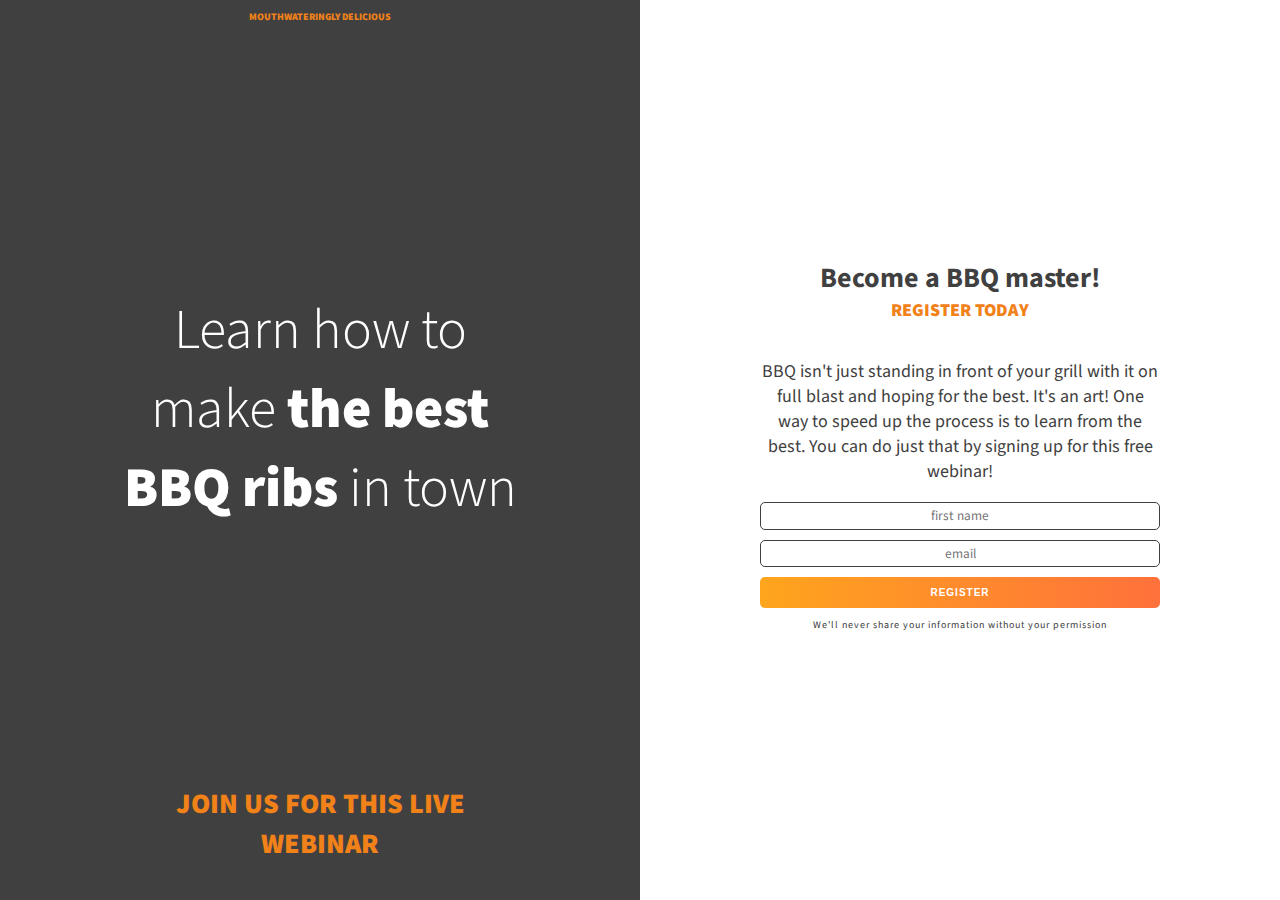
==== index.html @ 01d82d4c "added js" ====
<!DOCTYPE html>
<html lang="en">
<head>
    <meta charset="UTF-8">
    <meta name="viewport" content="width=device-width, initial-scale=1.0">
    <title>BBQ splash page</title>
    <link href="https://fonts.googleapis.com/css?family=Source+Sans+Pro:300,400,900&display=swap" rel="stylesheet">
    <link rel="stylesheet" href="css/styles.css">
</head>
<body>
    <div class="intro">
        <h1>Learn how to make <strong>the best BBQ ribs</strong> in town</h1>
        <p>Join us for this live webinar</p>
        <p class="top-text">Mouthwateringly delicious</p>
    </div>
    
    <div id="main-content" class="main-content">
        <h2>Become a BBQ master! </h2>
        <p>Register Today</p>
        <p>BBQ isn't just standing in front of your grill with it on full blast and hoping for the best. It's an art! One way to speed up the process is to learn from the best. You can do just that by signing up for this free webinar!</p>
        
        <form id="Email-Collector" action="#" method="POST">
            <input name="firstName" type="text" required placeholder="first name">
            <input name="emailAddress" type="email" required  placeholder="email">
            <button class="btn btn-primary" type="submit">Register</button>
        </form>
        
        <p class="fine-print">We'll never share your information without your permission</p>
    </div>

    <script>
        let emailCollectorForm = document.getElementById('Email-Collector')
        emailCollectorForm.addEventListener("submit", event => {
            event.preventDefault()
            //Do somthing with the event
            console.log("The event is firing")

            let ourFormData = new FormData(event.target)

            let userFirstName = ourFormData.get("firstName") 

            let updatedHtmlContent = `
                    <h2>Congratulations, ${userFirstName}!</h2>

                    <p>You're on your way to becoming a BBQ Master!</p>
                    
                    <p class="fine-print">We'll never share your information without your permission</p>
                `
                let ourMainContent = document.getElementById("main-content")
                ourMainContent.innerHTML = updatedHtmlContent
        })
    </script>
</body>
</html>
---- css/styles.css ----
/*  font-family: 'Source Sans Pro', sans-serif;  */

* {
    box-sizing: border-box;
}

body {
    margin: 0;
    font-family: 'Source Sans Pro', sans-serif; 
    font-size: 1rem;
    color: #404040;
    text-align: center;
}


/* =================
   Typography 
   ================= */

h1 {
    font-size: 2.25rem;
    font-weight: 300;
    color: #fff;
    margin: 0;
}

h1 + p {
    color: #F18119;
    font-weight: 900;
    font-size: 1.3125rem;
    text-transform: uppercase;
    margin: 0;
}

h2 {
    font-size: 1.3125rem;
    margin: 0;
}

h2 + p {
    font-weight: 900;
    color: #F18119;
    margin-top: 0;
    text-transform: uppercase;
}

.top-text {
    font-size: 0.625rem;
    color: #F18119;
    font-weight: 900;
    text-transform: uppercase;
    order: -1;
}

.fine-print {
    font-size: 0.625rem;
    letter-spacing: 1px;
}

strong { font-weight: 900; }


/* =================
   Intro section 
   ================= */
   
.intro {
    background-image: url(images/dark-ribs.jpg);
    background-size: cover;
    background-color: #404040;
    background-position: center;
    padding: 0 .5em 2em;
    display: flex;
    flex-direction: column;
    justify-content: space-between;
    min-height: 50vh;
}


/* =================
   main-content section 
   ================= */
   
.main-content {
    padding: 2em 1em;
}



.intro > *,
.main-content > * {
    max-width: 400px;
    margin-left: auto;
    margin-right: auto;
}


/* =================
   form
   ================= */
   
.email-collector {
    width: 80%;
    max-width: 300px;
}

input,
.btn {
    width: 100%;
    border-radius: 5px;
}

input {
    font-family: inherit;
    text-align: inherit;
    margin-bottom: .75em;
    padding: .25em;
    border: 1px solid #404040;
}

.btn {
    display: inline-block;
    padding: 1em 1.5em;
    font-size: 0.625rem;
    text-transform: uppercase;
    font-weight: 900;
    letter-spacing: 1px;
    border: 0;
    cursor: pointer;
}

.btn-primary {
    background: linear-gradient(to left, #ff713b, #ffa51d);
    color: white;
}

/* =================
   media queries 
   ================= */
   
@media (min-width: 500px) {
    body {
        font-size: 1.125rem;
        display: flex;
    }
    
    h1 {
        font-size: 3.5rem;
    }
    
    h2,
    h1 + p {
        font-size: 1.75rem;
    }
    
    .intro,
    .main-content {
        width: 50%;
        min-height: 100vh;
    }
    
    .main-content {
        display: flex;
        flex-direction: column;
        justify-content: center;
    }
}
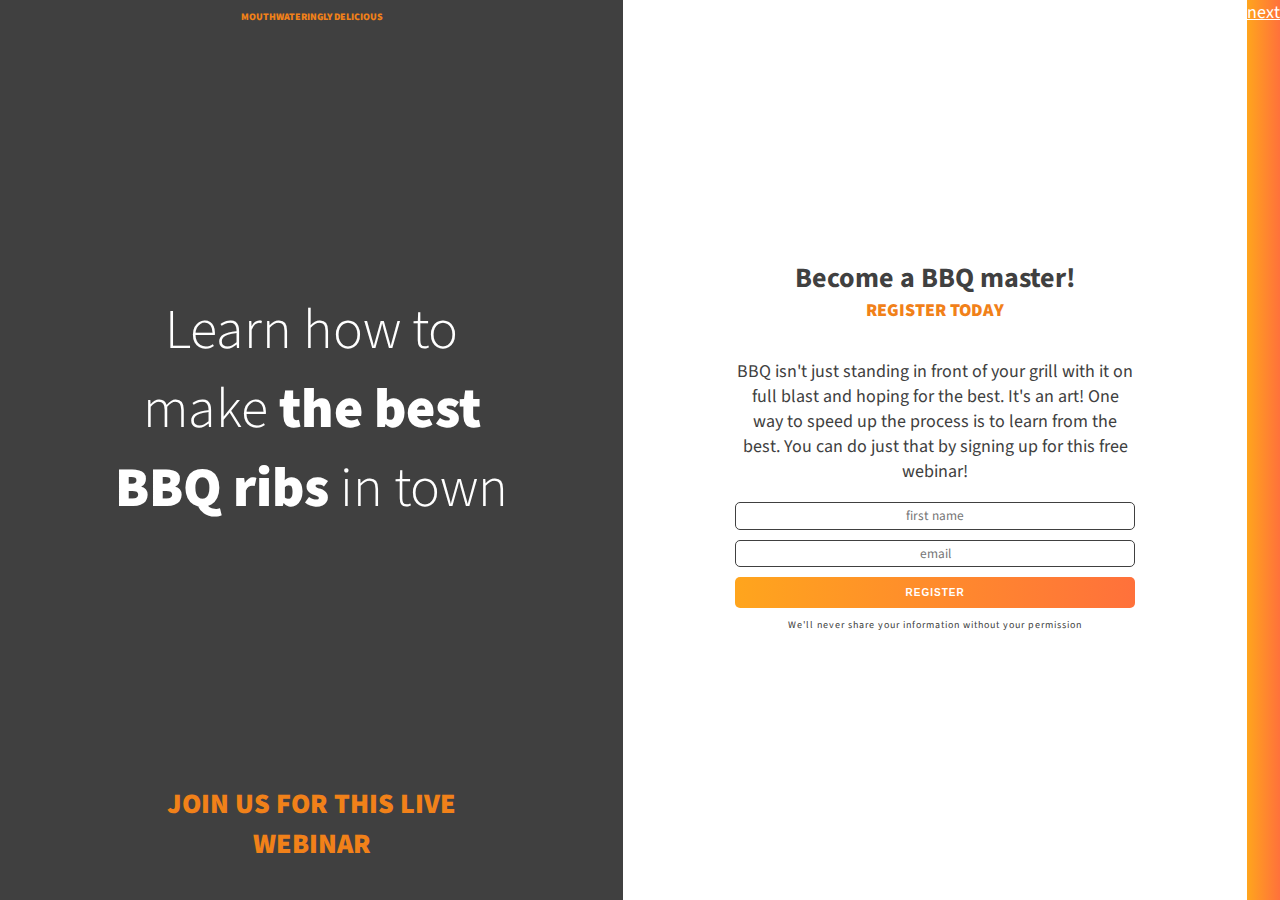
==== commit e5830260: "added new main page" ====
--- a/index.html
+++ b/index.html
@@ -1,54 +1,44 @@
 <!DOCTYPE html>
 <html lang="en">
-<head>
-    <meta charset="UTF-8">
-    <meta name="viewport" content="width=device-width, initial-scale=1.0">
+  <head>
+    <meta charset="UTF-8" />
+    <meta name="viewport" content="width=device-width, initial-scale=1.0" />
     <title>BBQ splash page</title>
-    <link href="https://fonts.googleapis.com/css?family=Source+Sans+Pro:300,400,900&display=swap" rel="stylesheet">
-    <link rel="stylesheet" href="css/styles.css">
-</head>
-<body>
+    <link
+      href="https://fonts.googleapis.com/css?family=Source+Sans+Pro:300,400,900&display=swap"
+      rel="stylesheet"
+    />
+    <link rel="stylesheet" href="css/styles.css" />
+  </head>
+  <body>
     <div class="intro">
-        <h1>Learn how to make <strong>the best BBQ ribs</strong> in town</h1>
-        <p>Join us for this live webinar</p>
-        <p class="top-text">Mouthwateringly delicious</p>
-    </div>
-    
-    <div id="main-content" class="main-content">
-        <h2>Become a BBQ master! </h2>
-        <p>Register Today</p>
-        <p>BBQ isn't just standing in front of your grill with it on full blast and hoping for the best. It's an art! One way to speed up the process is to learn from the best. You can do just that by signing up for this free webinar!</p>
-        
-        <form id="Email-Collector" action="#" method="POST">
-            <input name="firstName" type="text" required placeholder="first name">
-            <input name="emailAddress" type="email" required  placeholder="email">
-            <button class="btn btn-primary" type="submit">Register</button>
-        </form>
-        
-        <p class="fine-print">We'll never share your information without your permission</p>
+      <h1>Learn how to make <strong>the best BBQ ribs</strong> in town</h1>
+      <p>Join us for this live webinar</p>
+      <p class="top-text">Mouthwateringly delicious</p>
     </div>
 
-    <script>
-        let emailCollectorForm = document.getElementById('Email-Collector')
-        emailCollectorForm.addEventListener("submit", event => {
-            event.preventDefault()
-            //Do somthing with the event
-            console.log("The event is firing")
+    <div id="main-content" class="main-content">
+      <h2>Become a BBQ master!</h2>
+      <p>Register Today</p>
+      <p>
+        BBQ isn't just standing in front of your grill with it on full blast and
+        hoping for the best. It's an art! One way to speed up the process is to
+        learn from the best. You can do just that by signing up for this free
+        webinar!
+      </p>
 
-            let ourFormData = new FormData(event.target)
+      <form id="Email-Collector" action="#" method="POST">
+        <input name="firstName" type="text" required placeholder="first name" />
+        <input name="emailAddress" type="email" required placeholder="email" />
+        <button class="btn btn-primary" type="submit">Register</button>
+      </form>
 
-            let userFirstName = ourFormData.get("firstName") 
+      <p class="fine-print">
+        We'll never share your information without your permission
+      </p>
+    </div>
 
-            let updatedHtmlContent = `
-                    <h2>Congratulations, ${userFirstName}!</h2>
-
-                    <p>You're on your way to becoming a BBQ Master!</p>
-                    
-                    <p class="fine-print">We'll never share your information without your permission</p>
-                `
-                let ourMainContent = document.getElementById("main-content")
-                ourMainContent.innerHTML = updatedHtmlContent
-        })
-    </script>
-</body>
-</html>+    <a class="btn-primary" href="./pages/main.html">next</a>
+    <script src="./js/app.js"></script>
+  </body>
+</html>
--- a/css/styles.css
+++ b/css/styles.css
@@ -1,167 +1,163 @@
 /*  font-family: 'Source Sans Pro', sans-serif;  */
 
 * {
-    box-sizing: border-box;
+  box-sizing: border-box;
 }
 
 body {
-    margin: 0;
-    font-family: 'Source Sans Pro', sans-serif; 
-    font-size: 1rem;
-    color: #404040;
-    text-align: center;
+  margin: 0;
+  font-family: "Source Sans Pro", sans-serif;
+  font-size: 1rem;
+  color: #404040;
+  text-align: center;
 }
-
 
 /* =================
    Typography 
    ================= */
 
 h1 {
-    font-size: 2.25rem;
-    font-weight: 300;
-    color: #fff;
-    margin: 0;
+  font-size: 2.25rem;
+  font-weight: 300;
+  color: #fff;
+  margin: 0;
 }
 
 h1 + p {
-    color: #F18119;
-    font-weight: 900;
-    font-size: 1.3125rem;
-    text-transform: uppercase;
-    margin: 0;
+  color: #f18119;
+  font-weight: 900;
+  font-size: 1.3125rem;
+  text-transform: uppercase;
+  margin: 0;
 }
 
 h2 {
-    font-size: 1.3125rem;
-    margin: 0;
+  font-size: 1.3125rem;
+  margin: 0;
 }
 
 h2 + p {
-    font-weight: 900;
-    color: #F18119;
-    margin-top: 0;
-    text-transform: uppercase;
+  font-weight: 900;
+  color: #f18119;
+  margin-top: 0;
+  text-transform: uppercase;
 }
 
 .top-text {
-    font-size: 0.625rem;
-    color: #F18119;
-    font-weight: 900;
-    text-transform: uppercase;
-    order: -1;
+  font-size: 0.625rem;
+  color: #f18119;
+  font-weight: 900;
+  text-transform: uppercase;
+  order: -1;
 }
 
 .fine-print {
-    font-size: 0.625rem;
-    letter-spacing: 1px;
+  font-size: 0.625rem;
+  letter-spacing: 1px;
 }
 
-strong { font-weight: 900; }
-
+strong {
+  font-weight: 900;
+}
 
 /* =================
    Intro section 
    ================= */
-   
+
 .intro {
-    background-image: url(images/dark-ribs.jpg);
-    background-size: cover;
-    background-color: #404040;
-    background-position: center;
-    padding: 0 .5em 2em;
-    display: flex;
-    flex-direction: column;
-    justify-content: space-between;
-    min-height: 50vh;
+  background-image: url(images/dark-ribs.jpg);
+  background-size: cover;
+  background-color: #404040;
+  background-position: center;
+  padding: 0 0.5em 2em;
+  display: flex;
+  flex-direction: column;
+  justify-content: space-between;
+  min-height: 50vh;
 }
-
 
 /* =================
    main-content section 
    ================= */
-   
+
 .main-content {
-    padding: 2em 1em;
+  padding: 2em 1em;
 }
-
-
 
 .intro > *,
 .main-content > * {
-    max-width: 400px;
-    margin-left: auto;
-    margin-right: auto;
+  max-width: 400px;
+  margin-left: auto;
+  margin-right: auto;
 }
-
 
 /* =================
    form
    ================= */
-   
+
 .email-collector {
-    width: 80%;
-    max-width: 300px;
+  width: 80%;
+  max-width: 300px;
 }
 
 input,
 .btn {
-    width: 100%;
-    border-radius: 5px;
+  width: 100%;
+  border-radius: 5px;
 }
 
 input {
-    font-family: inherit;
-    text-align: inherit;
-    margin-bottom: .75em;
-    padding: .25em;
-    border: 1px solid #404040;
+  font-family: inherit;
+  text-align: inherit;
+  margin-bottom: 0.75em;
+  padding: 0.25em;
+  border: 1px solid #404040;
 }
 
 .btn {
-    display: inline-block;
-    padding: 1em 1.5em;
-    font-size: 0.625rem;
-    text-transform: uppercase;
-    font-weight: 900;
-    letter-spacing: 1px;
-    border: 0;
-    cursor: pointer;
+  display: inline-block;
+  padding: 1em 1.5em;
+  font-size: 0.625rem;
+  text-transform: uppercase;
+  font-weight: 900;
+  letter-spacing: 1px;
+  border: 0;
+  cursor: pointer;
 }
 
 .btn-primary {
-    background: linear-gradient(to left, #ff713b, #ffa51d);
-    color: white;
+  background: linear-gradient(to left, #ff713b, #ffa51d);
+  color: white;
 }
 
 /* =================
    media queries 
    ================= */
-   
+
 @media (min-width: 500px) {
-    body {
-        font-size: 1.125rem;
-        display: flex;
-    }
-    
-    h1 {
-        font-size: 3.5rem;
-    }
-    
-    h2,
-    h1 + p {
-        font-size: 1.75rem;
-    }
-    
-    .intro,
-    .main-content {
-        width: 50%;
-        min-height: 100vh;
-    }
-    
-    .main-content {
-        display: flex;
-        flex-direction: column;
-        justify-content: center;
-    }
-}+  body {
+    font-size: 1.125rem;
+    display: flex;
+  }
+
+  h1 {
+    font-size: 3.5rem;
+  }
+
+  h2,
+  h1 + p {
+    font-size: 1.75rem;
+  }
+
+  .intro,
+  .main-content {
+    width: 50%;
+    min-height: 100vh;
+  }
+
+  .main-content {
+    display: flex;
+    flex-direction: column;
+    justify-content: center;
+  }
+}
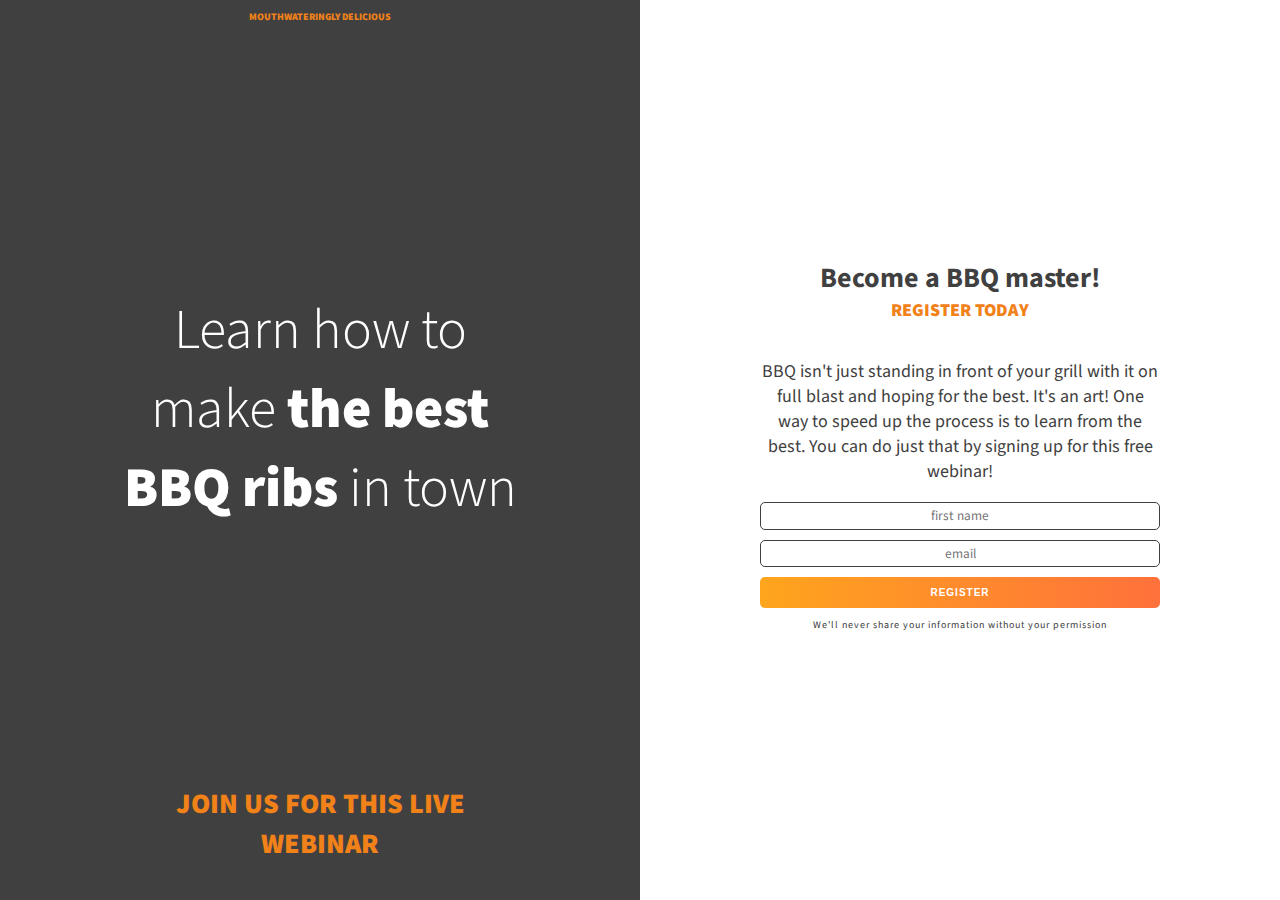
==== commit 25c7d860: "removed button" ====
--- a/index.html
+++ b/index.html
@@ -38,7 +38,6 @@
       </p>
     </div>
 
-    <a class="btn-primary" href="./pages/main.html">next</a>
     <script src="./js/app.js"></script>
   </body>
 </html>
